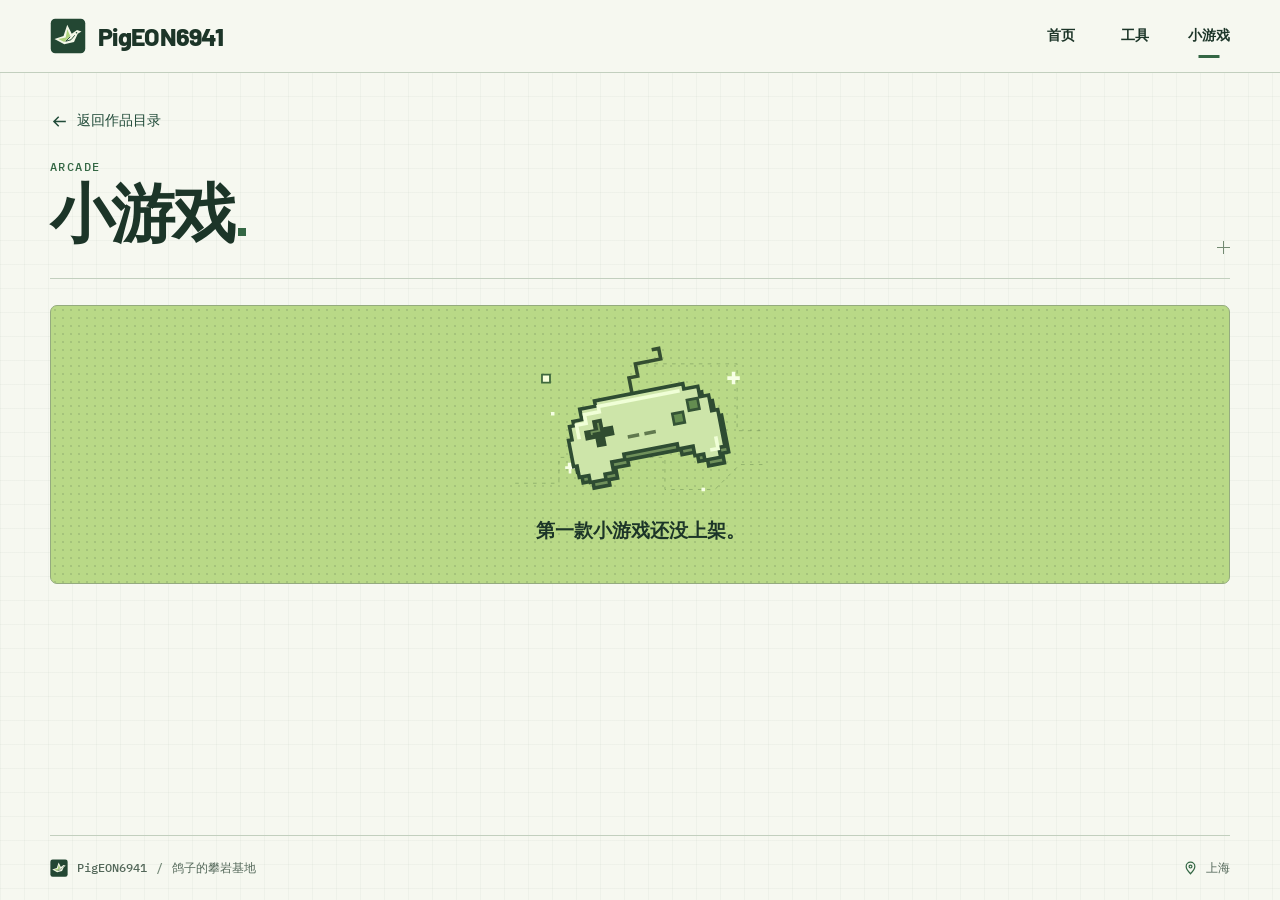
==== games/index.html @ a0ef9141 "发布鸽子的攀岩基地" ====
<!doctype html>
<html lang="zh-CN">
<head>
  <meta charset="utf-8">
  <meta name="viewport" content="width=device-width, initial-scale=1">
  <meta name="theme-color" content="#f6f8f0">
  <meta name="description" content="一个普通高中生的网站。持续更新攀岩相关工具和游戏中。">
  <title>小游戏</title>
  <link rel="icon" type="image/svg+xml" href="../assets/pigeon.svg">
  <link rel="stylesheet" href="../style.css">
  <script defer src="../content.js"></script>
  <script defer src="../art.js"></script>
  <script defer src="../site.js"></script>
  <script defer src="../pointer-effects.js"></script>
</head>
<body data-page="games">
  <a class="skip" href="#content">跳到主要内容</a>
  <div id="site"></div>
  <noscript>请开启 JavaScript 查看工作台和作品目录。</noscript>
</body>
</html>
---- style.css ----
@font-face {
  font-family: Barlow;
  src: url("assets/barlow-extrabold.ttf") format("truetype");
  font-weight: 800;
  font-display: swap;
}
@font-face {
  font-family: "IBM Plex Mono";
  src: url("assets/plex-mono-medium.ttf") format("truetype");
  font-weight: 500;
  font-display: swap;
}
:root {
  color-scheme: light;
  --paper: #f6f8f0;
  --ink: #1c3528;
  --muted: #536759;
  --rule: #c2cfbe;
  --forest: #214b39;
  --accent: #346744;
  --leaf: #b9d987;
  --mono: "IBM Plex Mono", Consolas, monospace;
  --sans: "Inter", "PingFang SC", "Microsoft YaHei", "Noto Sans CJK SC", sans-serif;
}
* { box-sizing: border-box; }
html { min-width: 280px; }
body {
  margin: 0;
  background-color: var(--paper);
  background-image: linear-gradient(#4c6a470b 1px, transparent 1px), linear-gradient(90deg, #4c6a470b 1px, transparent 1px);
  background-size: 24px 24px;
  color: var(--ink);
  font-family: var(--sans);
  -webkit-font-smoothing: antialiased;
}
a { color: inherit; text-decoration: none; }
a:focus-visible { outline: 3px solid var(--accent); outline-offset: 4px; }
main:focus { outline: none; }
h1,h2,h3,p,figure { margin: 0; }
svg { display: block; }
#site { min-height: 100svh; display: flex; flex-direction: column; }
.wrap { width: min(1180px, calc(100% - 96px)); margin-inline: auto; }
.skip { position: fixed; top: -6rem; left: 10px; z-index: 10; padding: 12px; background: white; }
.skip:focus { top: 8px; }
header { background: var(--paper); border-bottom: 1px solid var(--rule); }
.head-row { height: 72px; display: flex; align-items: center; justify-content: space-between; gap: 12px; }
.brand { display: inline-flex; align-items: center; gap: 12px; min-height: 44px; }
.brand img { width: 36px; height: 36px; }
.brand span { font: 800 25px/1 Barlow, sans-serif; letter-spacing: -.7px; }
nav { align-self: stretch; display: flex; align-items: stretch; gap: 32px; }
nav a { display: grid; place-items: center; min-width: 42px; position: relative; font-size: 14px; font-weight: 650; }
nav a[aria-current]::after { content: ""; position: absolute; bottom: 14px; left: 50%; translate: -50% 0; width: 21px; height: 3px; background: var(--accent); }
nav a:hover { color: var(--accent); }
.register { position: relative; display: block; width: 13px; height: 13px; color: #738a72; flex: none; }
.register::before,.register::after { content:""; position:absolute; inset: 6px 0 auto; border-top: 1px solid; }
.register::after { transform: rotate(90deg); }
.name-period { width: .125em; height: .125em; background: var(--accent); display: inline-block; margin-left: .045em; }
.section-head { display: flex; align-items: center; gap: 10px; margin-bottom: 17px; }
.section-head > svg { width: 24px; height: 22px; color: var(--forest); }
.section-head h2 { font-size: 23px; letter-spacing: -.04em; line-height: 1.2; }
.line-through { flex: 1; border-top: 1px dashed var(--rule); margin-left: 10px; }
.entrances { display: grid; grid-template-columns: 1fr 1fr; gap: 24px; }
.entrance { isolation: isolate; position: relative; overflow: hidden; display: flex; min-height: 199px; border: 1px solid var(--forest); border-radius: 8px; padding: 24px 28px; }
.tools { background-color: var(--forest); color: #f4fae9; }
.games { background-color: var(--leaf); color: var(--ink); border-color: #8daa70; }
.entrance::before,.empty::before { content:""; position: absolute; inset:0; z-index: -1; pointer-events:none; background-image: linear-gradient(#c3e4ae18 1px, transparent 1px), linear-gradient(90deg,#c3e4ae18 1px, transparent 1px); background-size: 18px 18px; }
.entrance.games::before,.empty.games::before { background-image: radial-gradient(#4e684830 .95px,transparent 1.15px); background-size: 8px 8px; }
.entrance-copy { position: relative; z-index: 1; }
.code-label, .list-code { font: 500 12px/1.25 var(--mono); letter-spacing: .12em; text-transform: uppercase; display: flex; align-items: center; gap: 10px; }
.code-label span { width: 23px; height: 1px; background: currentColor; opacity: .68; }
.entrance h3 { font-size: clamp(33px,3.1vw,46px); font-weight: 780; line-height: 1.24; letter-spacing: -.05em; margin: 5px 0 8px; }
.entrance-desc { font-size: 14px; letter-spacing: .01em; line-height: 1.6; }
.card-art { pointer-events: none; }
.entrance > .card-art { position: absolute; width: 48%; height: 100%; right: 1%; top: 0; }
.entry-arrow { position: absolute; bottom: 20px; left: 28px; width: 36px; height: 30px; border: 1px solid currentColor; border-radius: 3px; display: grid; place-items: center; }
.entry-arrow svg { width: 21px; height: 21px; }
.gear-small,.gear-large,.entry-arrow svg { transition: transform .55s cubic-bezier(.22,.82,.24,1); }
@keyframes bounce-edge { 0% {transform: translate(0,0)} 30% {transform:translate(80px,-30px)} 65% {transform:translate(240px,46px)} 84% {transform:translate(203px,123px)} 100% {transform:translate(172px,145px)} }
@media (hover:hover) and (pointer:fine) {
  .entrance:hover .gear-small { transform: translate(-28px,2px) rotate(-22deg); }
  .entrance:hover .gear-large { transform: translate(6px,0) rotate(12deg); }
  .entrance:hover .pixel-ball { animation: bounce-edge .92s linear forwards; }
  .entrance:hover .entry-arrow svg { transform: translateX(3px); }
}
.entrance:focus-visible .gear-small { transform: translate(-28px,2px) rotate(-22deg); }
.entrance:focus-visible .gear-large { transform: translate(6px,0) rotate(12deg); }
.entrance:focus-visible .pixel-ball { animation: bounce-edge .92s linear forwards; }
footer { margin-top: auto; display: flex; justify-content: space-between; gap: 12px; align-items:center; border-top: 1px solid var(--rule); min-height: 65px; font: 500 12px/1.5 var(--mono),var(--sans); color: var(--muted); }
.signature,.location { display:inline-flex; align-items:center; gap: 9px; }
.signature span { color: #758978; }
.location svg { width: 13px; height: 16px; color: var(--accent); }
.listing { padding-block: 26px 48px; }
.back { display:inline-flex; gap: 8px; align-items:center; font-size: 14px; min-height: 44px; color: var(--forest); }
.back:hover { text-decoration: underline; }
.back svg { width: 19px; transform:rotate(180deg); }
.list-heading { display:flex; align-items:flex-end; justify-content:space-between; border-bottom: 1px solid var(--rule); padding: 16px 0 24px; margin-bottom: 26px; }
.list-code { color:var(--accent); }
.games-list .list-code { color:var(--accent); }
.list-heading h1 { font-size:clamp(40px,5vw,64px); letter-spacing:-.05em; line-height:1.25; }
.list-heading .name-period { margin-left: 6px; }
.projects { display:grid;grid-template-columns:repeat(2,minmax(0,1fr)); gap:24px; }
.project { display:flex; flex-direction:column; border:1px solid var(--rule); border-radius:7px; background:#fafcf6; overflow:hidden; }
.project-figure { display:grid;place-items:center; background-color:#e1ecda; background-image:radial-gradient(#75956b45 1px, transparent 1px); background-size:13px 13px; border-bottom:1px solid var(--rule); }
.muted-figure { background-color:#e9eee1; }
.project-figure svg { height:166px; width:100%; max-width:430px; }
.project-figure:has(.gear-art) { background-color:var(--forest); }
.project-figure:has(.pad-art) { background-color:var(--leaf); }
.project-info { display:flex; align-items:flex-start; flex-direction:column; flex:1; padding:24px; }
.project h2 { font-size:24px; letter-spacing:-.04em; }
.project p { color:var(--muted); font-size:15px; line-height:1.75; margin:10px 0 21px; }
.launch,.project-status { margin-top:auto; min-height:44px; display:inline-flex; gap:12px; align-items:center; font-size:14px; }
.launch { color:#f6faed;background:var(--forest);padding:0 15px;border-radius:3px; }
.launch:hover { background:#163628; }
.launch svg { width:17px; }
.project-status { color:var(--muted); gap:7px; }
.project-status i { width:8px;height:8px;border:1.5px solid var(--accent);transform:rotate(45deg); }
.empty { position:relative; isolation:isolate; border:1px solid #94ab7e; border-radius:7px; padding:32px 20px 39px; display:grid; place-items:center; overflow:hidden; }
.empty svg { width:min(300px,75%); height:180px; }
.empty p { font-size:19px; font-weight:650; }
@media(min-width:1450px) {
  .entrance { min-height:215px; }
}
@media(max-width:1100px) {
  .wrap { width:calc(100% - 64px); }
  .entrance { padding-left:22px; }
  .entry-arrow { left:22px; }
  .entrance > .card-art { width:46%; right:0; }
  .entrance-desc { max-width:15em; font-size:13px; }
}
@media(min-width:801px) and (max-height:780px) {
  .entrance { min-height:185px; }
}
@media(max-width:800px) {
  .wrap { width:calc(100% - 40px); }
  .entrances { gap:14px; }
  .entrance { padding:19px; min-height:175px; }
  .entrance-desc { max-width:11em; }
  .entry-arrow { left:19px; bottom:15px; }
  .entrance > .card-art { width:47%; top:10%; height:90%; }
}
@media(max-width:620px) {
  .wrap { width:calc(100% - 36px); }
  .head-row { height:56px; }
  .brand { gap:7px; }
  .brand img { width:29px; height:29px; }
  .brand span { font-size:21px; }
  nav { gap:13px; }
  nav a { font-size:12px; min-width:33px; }
  nav a[aria-current]::after { bottom:6px; width:15px; height:2px; }
  .section-head { gap:7px; margin-bottom:11px; }
  .section-head h2 { font-size:19px; }
  .section-head > svg { width:20px; height:19px; }
  .entrances { grid-template-columns:1fr; gap:12px; }
  .entrance { padding:14px 18px; min-height:117px; border-radius:6px; }
  .code-label { font-size:10px; gap:7px; }
  .code-label span { width:14px; }
  .entrance h3 { font-size:29px; line-height:1.2; margin:2px 0 5px; }
  .entrance-desc { max-width:unset; font-size:12px; }
  .entrance > .card-art { width:41%; right:3%; height:98%; top:1%; }
  .entry-arrow { left:auto; right:9px; bottom:9px; width:23px; height:21px; }
  .entry-arrow svg { width:16px; height:16px; }
  footer { min-height:47px; font-size:10px; }
  .signature,.location { gap:5px; }
  .signature img { width:15px; height:15px; }
  .listing { padding:12px 0 28px; }
  .list-heading { padding:9px 0 16px; margin-bottom:16px; }
  .projects { grid-template-columns:1fr; gap:16px; }
  .project-info { padding:18px; }
  .project-figure svg { height:122px; }
  .project h2 { font-size:21px; }
  .project p { margin:7px 0 12px; }
}
@media(max-width:360px) {
  nav { gap:4px; }
  .entrance { min-height:102px; padding:11px 12px; }
  .entrance-desc { max-width:14em; font-size:11px; }
}
.cursor-trail,.cursor-halo { display:none; pointer-events:none; position:fixed; top:0; left:0; }
@media (any-hover:hover) and (any-pointer:fine) and (prefers-reduced-motion:no-preference) {
  .cursor-trail { display:block; z-index:21; width:100%; height:100%; }
  .cursor-halo { display:block; z-index:20; width:0; height:0; opacity:0; transition:opacity .16s; }
  .cursor-halo.visible { opacity:1; }
  .cursor-halo::before,.cursor-halo::after { content:""; position:absolute; left:0; top:0; translate:-50% -50%; border-radius:50%; }
  .cursor-halo::before { width:120px; height:120px; background:radial-gradient(circle,#92c46c24,transparent 69%); }
  .cursor-halo::after { width:14px; height:14px; border:1px solid #668e5c80; transition:width .16s,height .16s; }
  .cursor-halo.on-link::after { width:27px; height:27px; border-style:dashed; }
  .cursor-halo.on-dark::after { border-color:#c8ec9eb3; }
  .project { position:relative; }
  :is(.entrance,.project).pointer-lit::after {
    content:""; position:absolute; inset:0; border-radius:inherit; pointer-events:none;
    background:radial-gradient(180px circle at var(--pointer-x) var(--pointer-y),#c8ed9f2b,transparent 85%);
  }
}
@media (prefers-reduced-motion: reduce) {
  *,*::before,*::after { animation:none !important; transition:none !important; }
  .gear-small,.gear-large,.entry-arrow svg { transform:none !important; }
}
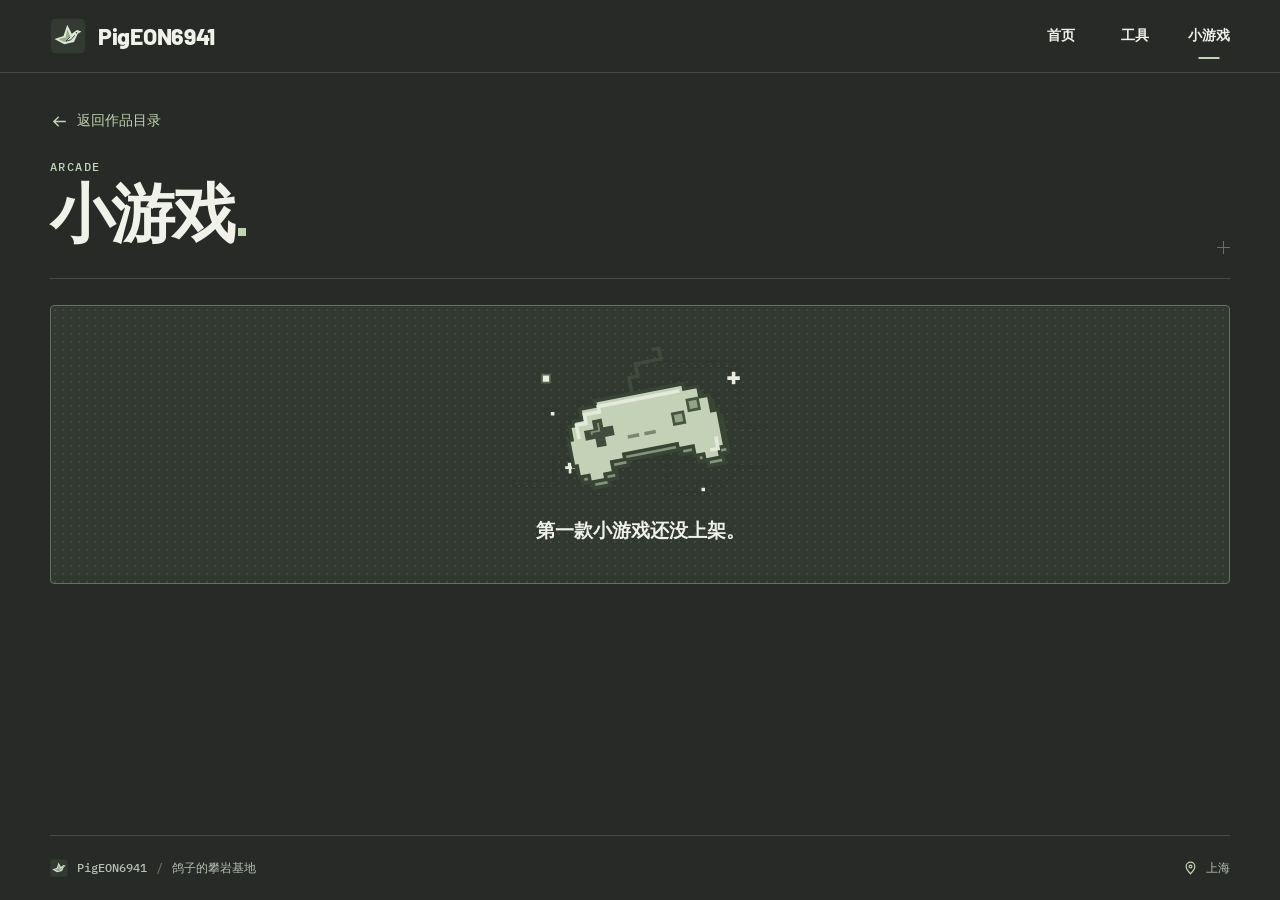
==== commit 0f1330fe: "让攀岩基地与岩序共用岩灰和鼠尾草绿的视觉风格" ====
--- a/games/index.html
+++ b/games/index.html
@@ -3,7 +3,7 @@
 <head>
   <meta charset="utf-8">
   <meta name="viewport" content="width=device-width, initial-scale=1">
-  <meta name="theme-color" content="#f6f8f0">
+  <meta name="theme-color" content="#272a27">
   <meta name="description" content="一个普通高中生的网站。持续更新攀岩相关工具和游戏中。">
   <title>小游戏</title>
   <link rel="icon" type="image/svg+xml" href="../assets/pigeon.svg">
--- a/style.css
+++ b/style.css
@@ -11,14 +11,20 @@
   font-display: swap;
 }
 :root {
-  color-scheme: light;
-  --paper: #f6f8f0;
-  --ink: #1c3528;
-  --muted: #536759;
-  --rule: #c2cfbe;
-  --forest: #214b39;
-  --accent: #346744;
-  --leaf: #b9d987;
+  color-scheme: dark;
+  /* Shared with the rock wall and primary action in Crux Studio. */
+  --paper: #272a27;
+  --panel: #292d2a;
+  --mat: #202320;
+  --ink: #f0f2e9;
+  --muted: #b7c0b1;
+  --rule: #464d45;
+  --edge: #657162;
+  --accent: #bfd4b2;
+  --on-accent: #202c1b;
+  --cream: #d9d2bf;
+  --forest: #333e33;
+  --leaf: #bcc7ad;
   --mono: "IBM Plex Mono", Consolas, monospace;
   --sans: "Inter", "PingFang SC", "Microsoft YaHei", "Noto Sans CJK SC", sans-serif;
 }
@@ -27,8 +33,6 @@
 body {
   margin: 0;
   background-color: var(--paper);
-  background-image: linear-gradient(#4c6a470b 1px, transparent 1px), linear-gradient(90deg, #4c6a470b 1px, transparent 1px);
-  background-size: 24px 24px;
   color: var(--ink);
   font-family: var(--sans);
   -webkit-font-smoothing: antialiased;
@@ -40,31 +44,31 @@
 svg { display: block; }
 #site { min-height: 100svh; display: flex; flex-direction: column; }
 .wrap { width: min(1180px, calc(100% - 96px)); margin-inline: auto; }
-.skip { position: fixed; top: -6rem; left: 10px; z-index: 10; padding: 12px; background: white; }
+.skip { position: fixed; top: -6rem; left: 10px; z-index: 10; padding: 12px; background: var(--accent); color: var(--on-accent); }
 .skip:focus { top: 8px; }
 header { background: var(--paper); border-bottom: 1px solid var(--rule); }
 .head-row { height: 72px; display: flex; align-items: center; justify-content: space-between; gap: 12px; }
 .brand { display: inline-flex; align-items: center; gap: 12px; min-height: 44px; }
 .brand img { width: 36px; height: 36px; }
-.brand span { font: 800 25px/1 Barlow, sans-serif; letter-spacing: -.7px; }
+.brand span { font: 800 23px/1 Barlow, sans-serif; letter-spacing: -.3px; }
 nav { align-self: stretch; display: flex; align-items: stretch; gap: 32px; }
 nav a { display: grid; place-items: center; min-width: 42px; position: relative; font-size: 14px; font-weight: 650; }
-nav a[aria-current]::after { content: ""; position: absolute; bottom: 14px; left: 50%; translate: -50% 0; width: 21px; height: 3px; background: var(--accent); }
+nav a[aria-current]::after { content: ""; position: absolute; bottom: 13px; left: 50%; translate: -50% 0; width: 21px; height: 2px; background: var(--accent); }
 nav a:hover { color: var(--accent); }
-.register { position: relative; display: block; width: 13px; height: 13px; color: #738a72; flex: none; }
+.register { position: relative; display: block; width: 13px; height: 13px; color: var(--edge); flex: none; }
 .register::before,.register::after { content:""; position:absolute; inset: 6px 0 auto; border-top: 1px solid; }
 .register::after { transform: rotate(90deg); }
 .name-period { width: .125em; height: .125em; background: var(--accent); display: inline-block; margin-left: .045em; }
 .section-head { display: flex; align-items: center; gap: 10px; margin-bottom: 17px; }
-.section-head > svg { width: 24px; height: 22px; color: var(--forest); }
+.section-head > svg { width: 24px; height: 22px; color: var(--accent); }
 .section-head h2 { font-size: 23px; letter-spacing: -.04em; line-height: 1.2; }
 .line-through { flex: 1; border-top: 1px dashed var(--rule); margin-left: 10px; }
 .entrances { display: grid; grid-template-columns: 1fr 1fr; gap: 24px; }
-.entrance { isolation: isolate; position: relative; overflow: hidden; display: flex; min-height: 199px; border: 1px solid var(--forest); border-radius: 8px; padding: 24px 28px; }
-.tools { background-color: var(--forest); color: #f4fae9; }
-.games { background-color: var(--leaf); color: var(--ink); border-color: #8daa70; }
-.entrance::before,.empty::before { content:""; position: absolute; inset:0; z-index: -1; pointer-events:none; background-image: linear-gradient(#c3e4ae18 1px, transparent 1px), linear-gradient(90deg,#c3e4ae18 1px, transparent 1px); background-size: 18px 18px; }
-.entrance.games::before,.empty.games::before { background-image: radial-gradient(#4e684830 .95px,transparent 1.15px); background-size: 8px 8px; }
+.entrance { isolation: isolate; position: relative; overflow: hidden; display: flex; min-height: 199px; border: 1px solid var(--edge); border-radius: 4px; padding: 24px 28px; }
+.tools { background-color: var(--forest); color: var(--ink); }
+.games { background-color: var(--leaf); color: var(--on-accent); border-color: var(--leaf); }
+.entrance::before,.empty::before { content:""; position: absolute; inset:0; z-index: -1; pointer-events:none; background-image: linear-gradient(#c3d0bc0b 1px, transparent 1px), linear-gradient(90deg,#c3d0bc0b 1px, transparent 1px); background-size: 18px 18px; }
+.entrance.games::before,.empty.games::before { background-image: radial-gradient(#414c3924 .95px,transparent 1.15px); background-size: 8px 8px; }
 .entrance-copy { position: relative; z-index: 1; }
 .code-label, .list-code { font: 500 12px/1.25 var(--mono); letter-spacing: .12em; text-transform: uppercase; display: flex; align-items: center; gap: 10px; }
 .code-label span { width: 23px; height: 1px; background: currentColor; opacity: .68; }
@@ -87,10 +91,10 @@
 .entrance:focus-visible .pixel-ball { animation: bounce-edge .92s linear forwards; }
 footer { margin-top: auto; display: flex; justify-content: space-between; gap: 12px; align-items:center; border-top: 1px solid var(--rule); min-height: 65px; font: 500 12px/1.5 var(--mono),var(--sans); color: var(--muted); }
 .signature,.location { display:inline-flex; align-items:center; gap: 9px; }
-.signature span { color: #758978; }
+.signature span { color: var(--edge); }
 .location svg { width: 13px; height: 16px; color: var(--accent); }
 .listing { padding-block: 26px 48px; }
-.back { display:inline-flex; gap: 8px; align-items:center; font-size: 14px; min-height: 44px; color: var(--forest); }
+.back { display:inline-flex; gap: 8px; align-items:center; font-size: 14px; min-height: 44px; color: var(--accent); }
 .back:hover { text-decoration: underline; }
 .back svg { width: 19px; transform:rotate(180deg); }
 .list-heading { display:flex; align-items:flex-end; justify-content:space-between; border-bottom: 1px solid var(--rule); padding: 16px 0 24px; margin-bottom: 26px; }
@@ -99,22 +103,22 @@
 .list-heading h1 { font-size:clamp(40px,5vw,64px); letter-spacing:-.05em; line-height:1.25; }
 .list-heading .name-period { margin-left: 6px; }
 .projects { display:grid;grid-template-columns:repeat(2,minmax(0,1fr)); gap:24px; }
-.project { display:flex; flex-direction:column; border:1px solid var(--rule); border-radius:7px; background:#fafcf6; overflow:hidden; }
-.project-figure { display:grid;place-items:center; background-color:#e1ecda; background-image:radial-gradient(#75956b45 1px, transparent 1px); background-size:13px 13px; border-bottom:1px solid var(--rule); }
-.muted-figure { background-color:#e9eee1; }
+.project { display:flex; flex-direction:column; border:1px solid var(--rule); border-radius:5px; background:var(--panel); overflow:hidden; }
+.project-figure { display:grid;place-items:center; background-color:var(--mat); border-bottom:1px solid var(--rule); }
+.muted-figure { background-color:#282d29; }
 .project-figure svg { height:166px; width:100%; max-width:430px; }
-.project-figure:has(.gear-art) { background-color:var(--forest); }
+.project-figure:has(.gear-art) { background-color:var(--muted); }
 .project-figure:has(.pad-art) { background-color:var(--leaf); }
 .project-info { display:flex; align-items:flex-start; flex-direction:column; flex:1; padding:24px; }
 .project h2 { font-size:24px; letter-spacing:-.04em; }
 .project p { color:var(--muted); font-size:15px; line-height:1.75; margin:10px 0 21px; }
 .launch,.project-status { margin-top:auto; min-height:44px; display:inline-flex; gap:12px; align-items:center; font-size:14px; }
-.launch { color:#f6faed;background:var(--forest);padding:0 15px;border-radius:3px; }
-.launch:hover { background:#163628; }
+.launch { color:var(--on-accent);background:var(--accent);padding:0 17px;border-radius:3px;font-weight:700; }
+.launch:hover { background:#d0e6bd; }
 .launch svg { width:17px; }
 .project-status { color:var(--muted); gap:7px; }
 .project-status i { width:8px;height:8px;border:1.5px solid var(--accent);transform:rotate(45deg); }
-.empty { position:relative; isolation:isolate; border:1px solid #94ab7e; border-radius:7px; padding:32px 20px 39px; display:grid; place-items:center; overflow:hidden; }
+.empty { position:relative; isolation:isolate; border:1px solid var(--edge); border-radius:4px; padding:32px 20px 39px; display:grid; place-items:center; overflow:hidden; }
 .empty svg { width:min(300px,75%); height:180px; }
 .empty p { font-size:19px; font-weight:650; }
 @media(min-width:1450px) {
@@ -151,7 +155,7 @@
   .section-head h2 { font-size:19px; }
   .section-head > svg { width:20px; height:19px; }
   .entrances { grid-template-columns:1fr; gap:12px; }
-  .entrance { padding:14px 18px; min-height:117px; border-radius:6px; }
+  .entrance { padding:14px 18px; min-height:117px; border-radius:4px; }
   .code-label { font-size:10px; gap:7px; }
   .code-label span { width:14px; }
   .entrance h3 { font-size:29px; line-height:1.2; margin:2px 0 5px; }
@@ -181,17 +185,36 @@
   .cursor-halo { display:block; z-index:20; width:0; height:0; opacity:0; transition:opacity .16s; }
   .cursor-halo.visible { opacity:1; }
   .cursor-halo::before,.cursor-halo::after { content:""; position:absolute; left:0; top:0; translate:-50% -50%; border-radius:50%; }
-  .cursor-halo::before { width:120px; height:120px; background:radial-gradient(circle,#92c46c24,transparent 69%); }
-  .cursor-halo::after { width:14px; height:14px; border:1px solid #668e5c80; transition:width .16s,height .16s; }
+  .cursor-halo::before { width:120px; height:120px; background:radial-gradient(circle,#b5cda320,transparent 69%); }
+  .cursor-halo::after { width:14px; height:14px; border:1px solid #bccbb385; transition:width .16s,height .16s; }
   .cursor-halo.on-link::after { width:27px; height:27px; border-style:dashed; }
-  .cursor-halo.on-dark::after { border-color:#c8ec9eb3; }
+  .cursor-halo.on-dark::after { border-color:#d0dfc5b3; }
   .project { position:relative; }
   :is(.entrance,.project).pointer-lit::after {
     content:""; position:absolute; inset:0; border-radius:inherit; pointer-events:none;
-    background:radial-gradient(180px circle at var(--pointer-x) var(--pointer-y),#c8ed9f2b,transparent 85%);
+    background:radial-gradient(180px circle at var(--pointer-x) var(--pointer-y),#cadcc31a,transparent 85%);
   }
 }
 @media (prefers-reduced-motion: reduce) {
   *,*::before,*::after { animation:none !important; transition:none !important; }
   .gear-small,.gear-large,.entry-arrow svg { transform:none !important; }
 }
+/* Catalog plates use the same charcoal surface, hairline and sage action as the studio. */
+.plate-tag { position:absolute; left:18px; top:16px; z-index:1; display:inline-flex; align-items:center; gap:8px; color:var(--muted); font:500 10px/1.3 var(--mono); letter-spacing:.14em; }
+.plate-tag::before { content:""; width:15px; height:1px; background:currentColor; }
+.project-figure { position:relative; isolation:isolate; height:clamp(154px,17.3vw,235px); overflow:hidden; }
+.specimen-plate { background:#272a27; }
+.specimen-plate img { position:absolute; top:-9%; left:0; width:100%; height:118%; object-fit:contain; }
+.muted-figure svg { max-width:370px; width:76%; height:80%; color:#a3b09d; }
+.project-figure::after { content:""; pointer-events:none; position:absolute; right:14px;bottom:12px;width:12px;height:12px;border-right:1px solid #657162;border-bottom:1px solid #657162; }
+.project:has(.launch) { border-color:var(--edge); }
+.project-info { background:var(--panel); }
+.projects { grid-template-columns:minmax(0,1.24fr) minmax(0,1fr); }
+.entry-arrow { border-color:color-mix(in srgb,currentColor 45%,transparent); }
+.empty.games { background:#30382f; color:var(--ink); }
+.empty.games::before { background-image:radial-gradient(#acbca022 .9px,transparent 1px); }
+@media(max-width:620px) {
+  .projects { grid-template-columns:1fr; }
+  .project-figure { height:clamp(136px,39vw,183px); }
+  .plate-tag { top:12px;left:12px;font-size:9px; }
+}
